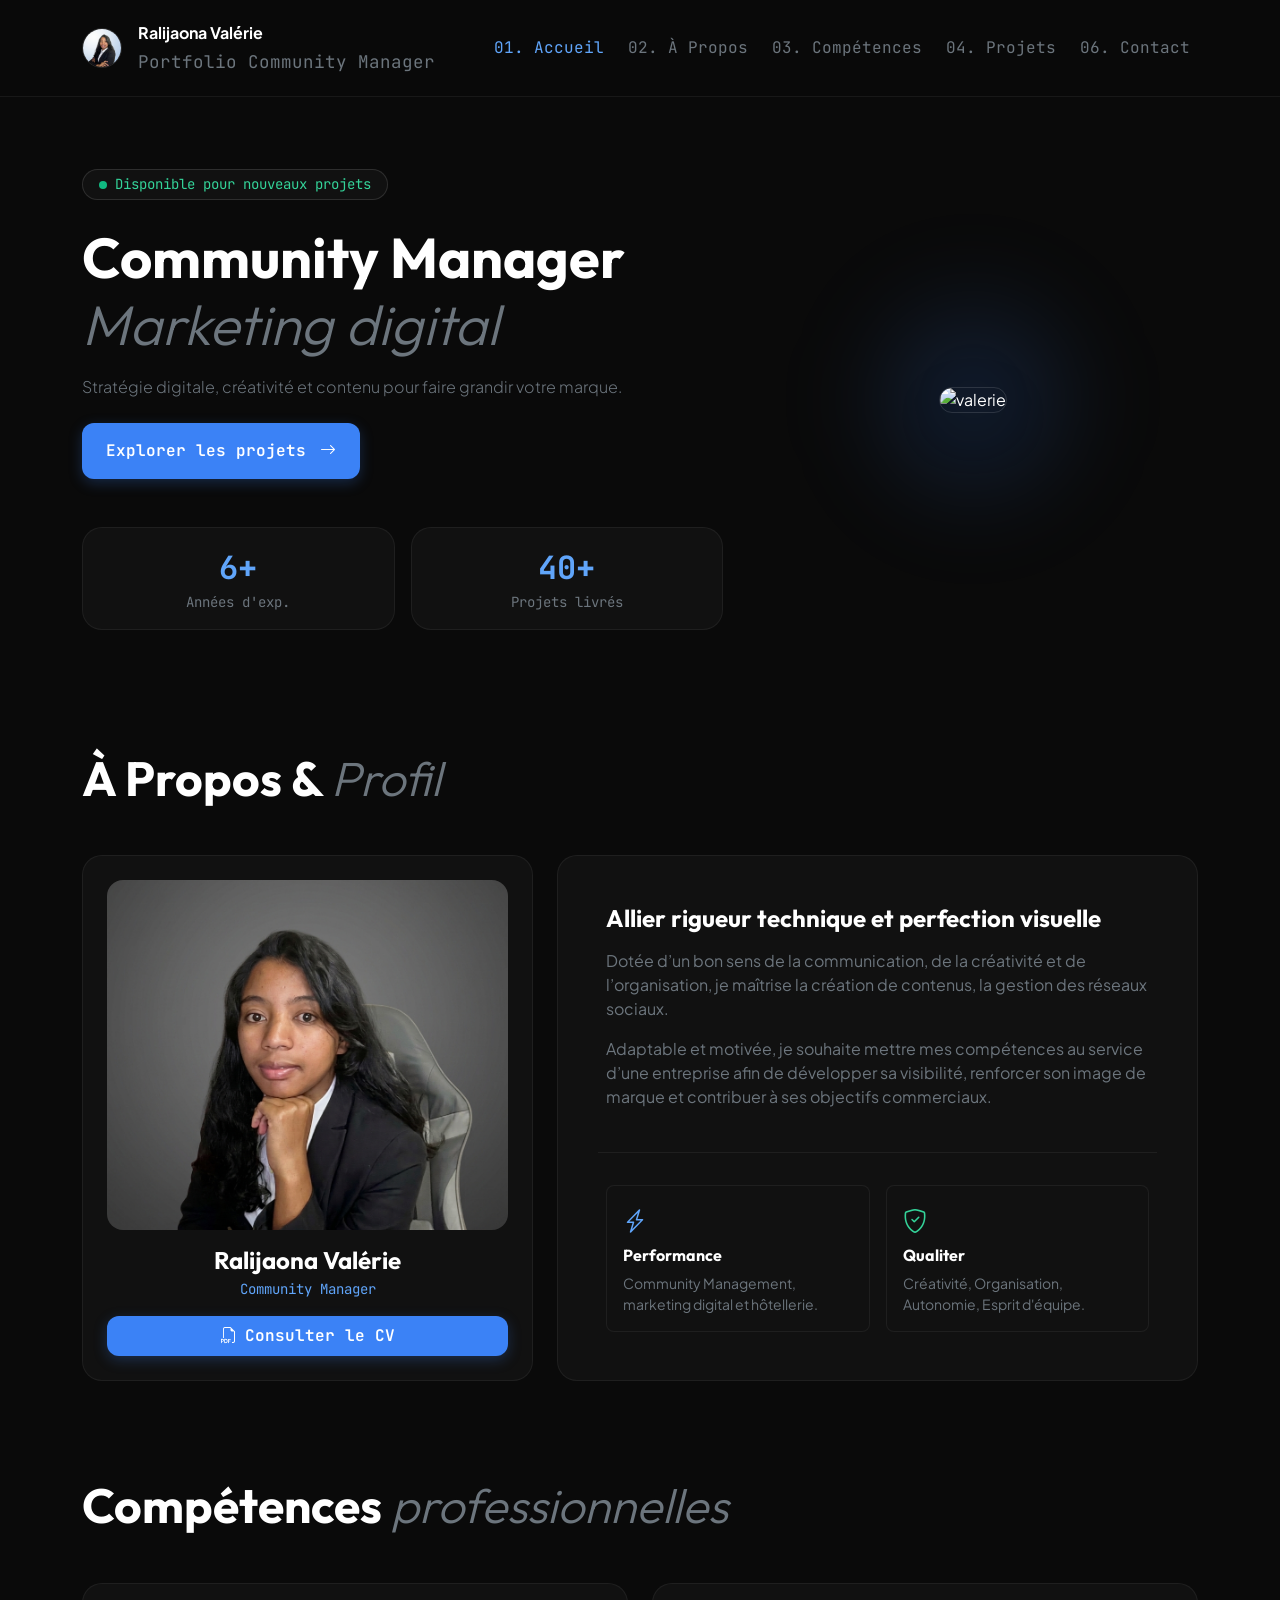
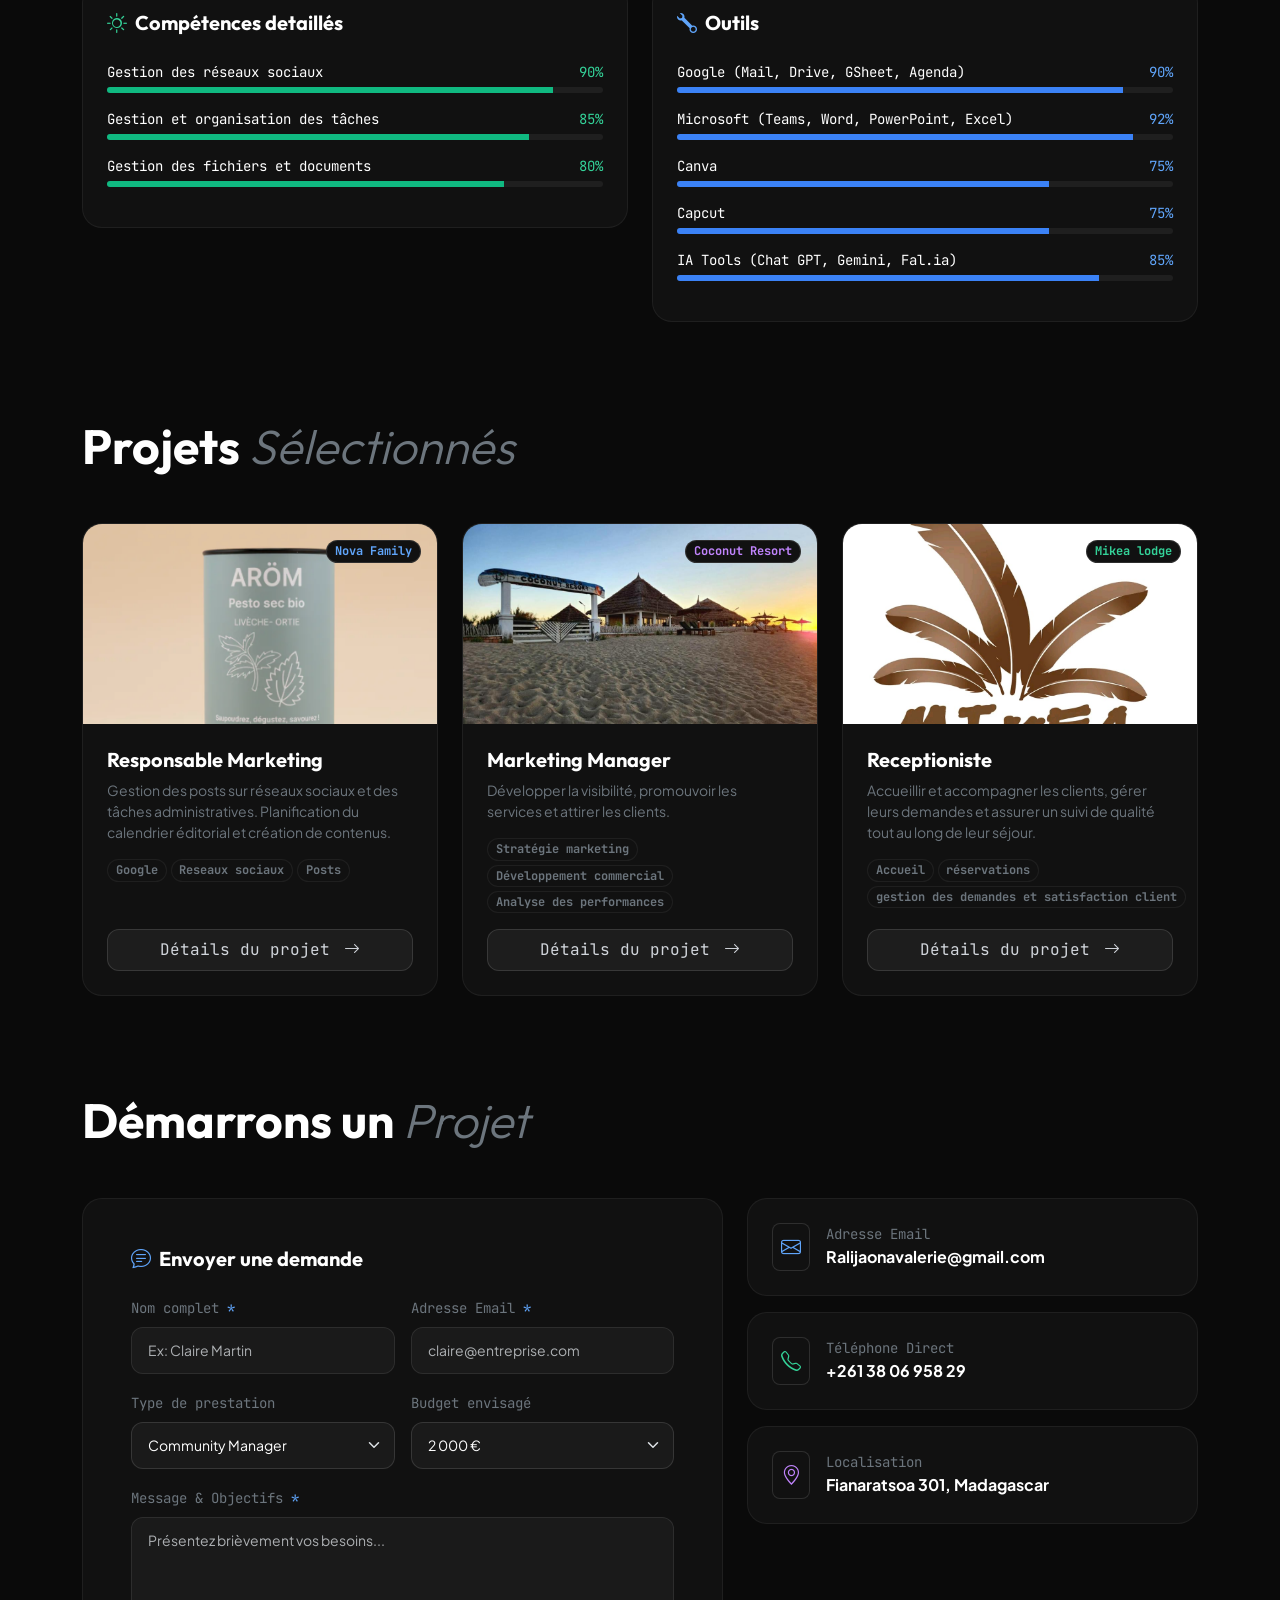
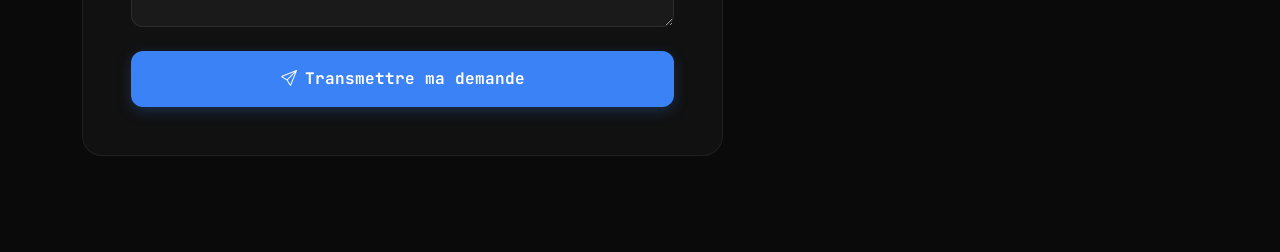
==== Main-portfolio.html @ 4785e62b "add portfolio files and folders" ====
<!DOCTYPE html>
<html lang="fr" data-bs-theme="dark">
<head>
  <meta charset="UTF-8">
  <meta name="viewport" content="width=device-width, initial-scale=1.0">
  <title>Valerie - Portfolio</title>

  <!-- CDN Bootstrap 5.3 & Bootstrap Icons -->
  <link href="https://cdn.jsdelivr.net/npm/bootstrap@5.3.3/dist/css/bootstrap.min.css" rel="stylesheet">
  <link href="https://cdn.jsdelivr.net/npm/bootstrap-icons@1.11.3/font/bootstrap-icons.min.css" rel="stylesheet">

  <!-- Polices Google Fonts (Outfit, Plus Jakarta Sans & JetBrains Mono) -->
  <link rel="preconnect" href="https://fonts.googleapis.com">
  <link rel="preconnect" href="https://fonts.gstatic.com" crossorigin>
  <link href="https://fonts.googleapis.com/css2?family=JetBrains+Mono:wght@400;600&family=Outfit:wght@400;600;700;800&family=Plus+Jakarta+Sans:wght@400;500;600;700&display=swap" rel="stylesheet">

  <!-- Feuille de style personnalisée -->
  <link rel="stylesheet" href="style.css">
</head>
<body class="bg-body-custom text-white">

  <!-- ========================================================================= -->
  <!-- BARRE DE NAVIGATION (NAVBAR BOOTSTRAP 5) -->
  <!-- ========================================================================= -->
  <nav class="navbar navbar-expand-lg navbar-dark bg-nav-custom sticky-top border-bottom border-white-5 py-3">
    <div class="container">
      <a class="navbar-brand d-flex align-items-center gap-3" href="#hero">
        <img src="Images/profil1.jpeg" alt="Alexandre Dubois" class="rounded-circle border border-white-10" width="40" height="40" style="object-fit: cover;">
        <div>
          <span class="fw-bold fs-6 d-block text-white">Ralijaona Valérie</span>
          <span class="text-secondary font-mono small">Portfolio Community Manager</span>
        </div>
      </a>

      <button class="navbar-toggler border-white-10" type="button" data-bs-toggle="collapse" data-bs-target="#navMenu">
        <span class="navbar-toggler-icon"></span>
      </button>

      <div class="collapse navbar-collapse justify-content-end" id="navMenu">
        <ul class="navbar-nav gap-lg-2 my-3 my-lg-0">
          <li class="nav-item"><a class="nav-link font-mono small text-blue-400" href="#hero">01. Accueil</a></li>
          <li class="nav-item"><a class="nav-link font-mono small text-secondary" href="#about">02. À Propos</a></li>
          <li class="nav-item"><a class="nav-link font-mono small text-secondary" href="#skills">03. Compétences</a></li>
          <li class="nav-item"><a class="nav-link font-mono small text-secondary" href="#projects">04. Projets</a></li>
          <li class="nav-item"><a class="nav-link font-mono small text-secondary" href="#contact">06. Contact</a></li>
        </ul>
        <!-- <a href="#contact" class="btn btn-primary-custom ms-lg-3 font-mono small px-3 py-2">
          Me Contacter <i class="bi bi-arrow-right ms-1"></i>
        </a>-->
      </div>
    </div>
  </nav>

  <!-- ========================================================================= -->
  <!-- 01. SECTION HERO (ACCUEIL) -->
  <!-- ========================================================================= -->
  <section id="hero" class="container py-5 my-lg-4">
    <div class="row align-items-center gy-5">
      <div class="col-lg-7">
        <!-- Badge Disponibilité -->
        <div class="d-inline-flex align-items-center gap-2 px-3 py-1 rounded-pill bg-card-custom border border-white-10 font-mono small text-emerald-400 mb-4">
          <span class="dot-pulse"></span>
          <span>Disponible pour nouveaux projets</span>
        </div>

        <h1 class="display-4 fw-bold tracking-tight text-white mb-3 slide-in">
          Community Manager <span class="fst-italic text-secondary fw-light">Marketing digital</span>
        </h1>

        <p class="lead text-secondary mb-4 pe-lg-4 fs-6">
          Stratégie digitale, créativité et contenu pour faire grandir votre marque.
        </p>

        <div class="d-flex flex-wrap gap-3 mb-5">
          <a href="#projects" class="btn btn-primary-custom px-4 py-3 font-mono small">
            Explorer les projets <i class="bi bi-arrow-right ms-1"></i>
          </a>
        </div>

        <!-- Métriques Clés
        a revoir 
        -->
        <div class="row g-3">
          <div class="col-6">
            <div class="card-custom p-3 text-center">
              <div class="fs-2 fw-bold text-blue-400 font-mono">6+</div>
              <div class="text-secondary small font-mono">Années d'exp.</div>
            </div>
          </div>
          <div class="col-6">
            <div class="card-custom p-3 text-center">
              <div class="fs-2 fw-bold text-blue-400 font-mono">40+</div>
              <div class="text-secondary small font-mono">Projets livrés</div>
            </div>
          </div>
        </div>
      </div>

      <div class="col-lg-5 text-center">
        <div class="position-relative d-inline-block">
          <div class="hero-glow-bg"></div>
          <img src="images/profil2.jpeg" alt="valerie" class="img-fluid rounded-4 border border-white-10 shadow-lg position-relative z-1 hero-img">
        </div>
      </div>
    </div>
  </section>

  <!-- ========================================================================= -->
  <!-- 02. SECTION À PROPOS -->
  <!-- ========================================================================= -->
  <section id="about" class="container py-5">
    <div class="mb-5">
      <h2 class="display-5 fw-bold text-white tracking-tight">À Propos & <span class="fst-italic text-secondary fw-light">Profil</span></h2>
    </div>

    <div class="row g-4">
      <div class="col-lg-5">
        <div class="card-custom p-4 text-center">
          <img src="Images/profil4.jpeg" alt="Portrait" class="img-fluid rounded-4 mb-3" style="width: 100%; height: 350px; object-fit: cover;">
          <h4 class="fw-bold text-white mb-1">Ralijaona Valérie</h4>
          <p class="text-blue-400 font-mono small mb-3">Community Manager</p>
          <a href="CV/CVProfessionnelCommunitymanager.pdf" target="_blank" class="btn btn-primary-custom w-100 font-mono small py-2">
            <i class="bi bi-filetype-pdf me-2"></i>Consulter le CV
          </a>
        </div>
      </div>

      <div class="col-lg-7">
        <div class="card-custom p-4 p-md-5 h-100 d-flex flex-column justify-content-between">
          <div>
            <h3 class="fs-4 fw-bold text-white mb-3">Allier rigueur technique et perfection visuelle</h3>
            <p class="text-secondary leading-relaxed mb-3">
              Dotée d’un bon sens de la communication, de la créativité et de l’organisation, je maîtrise la création de contenus, la gestion des réseaux sociaux.             </p>
            <p class="text-secondary leading-relaxed mb-4">
              Adaptable et motivée, je souhaite mettre mes compétences au service d’une entreprise afin de développer sa visibilité, renforcer son image de marque et contribuer à ses objectifs commerciaux.            </p>
          </div>

          <div class="row g-3 pt-3 border-top border-white-5">
            <div class="col-sm-6">
              <div class="p-3 rounded-3 bg-card-custom border border-white-5">
                <i class="bi bi-lightning-charge text-blue-400 fs-4 mb-2 d-block"></i>
                <h5 class="fs-6 fw-bold text-white">Performance</h5>
                <p class="text-secondary small mb-0">Community Management, marketing digital et hôtellerie.</p>
              </div>
            </div>
            <div class="col-sm-6">
              <div class="p-3 rounded-3 bg-card-custom border border-white-5">
                <i class="bi bi-shield-check text-emerald-400 fs-4 mb-2 d-block"></i>
                <h5 class="fs-6 fw-bold text-white">Qualiter</h5>
                <p class="text-secondary small mb-0">Créativité, Organisation, Autonomie, Esprit d'équipe.</p>
              </div>
            </div>
          </div>
        </div>
      </div>
    </div>
  </section>

  <!-- ========================================================================= -->
  <!-- 03. SECTION COMPÉTENCES -->
  <!-- ========================================================================= -->
  <section id="skills" class="container py-5">
    <div class="mb-5">
      <h2 class="display-5 fw-bold text-white tracking-tight">Compétences <span class="fst-italic text-secondary fw-light">professionnelles</span></h2>
    </div>

    <div class="row g-4">

      <div class="col-lg-6">
        <div class="card-custom p-4">
          <div class="d-flex align-items-center gap-2 mb-4">
            <i class="bi bi-sun text-emerald-400 fs-5"></i>
            <h3 class="fs-5 fw-bold text-white mb-0">Compétences detaillés</h3>
          </div>
          
          <div class="mb-3">
            <div class="d-flex justify-content-between font-mono small mb-1">
              <span>Gestion des réseaux sociaux</span>
              <span class="text-emerald-400">90%</span>
            </div>
            <div class="progress progress-custom">
              <div class="progress-bar bg-emerald" style="width: 90%"></div>
            </div>
          </div>

          <div class="mb-3">
            <div class="d-flex justify-content-between font-mono small mb-1">
              <span>Gestion et organisation des tâches</span>
              <span class="text-emerald-400">85%</span>
            </div>
            <div class="progress progress-custom">
              <div class="progress-bar bg-emerald" style="width: 85%"></div>
            </div>
          </div>

          <div class="mb-3">
            <div class="d-flex justify-content-between font-mono small mb-1">
              <span>Gestion des fichiers et documents</span>
              <span class="text-emerald-400">80%</span>
            </div>
            <div class="progress progress-custom">
              <div class="progress-bar bg-emerald" style="width: 80%"></div>
            </div>
          </div>
        </div>
      </div>

      <div class="col-lg-6">
        <div class="card-custom p-4">
          <div class="d-flex align-items-center gap-2 mb-4">
            <i class="bi bi-wrench text-blue-400 fs-5"></i>
            <h3 class="fs-5 fw-bold text-white mb-0">Outils</h3>
          </div>
          
          <div class="mb-3">
            <div class="d-flex justify-content-between font-mono small mb-1">
              <span>Google (Mail, Drive, GSheet, Agenda)</span>
              <span class="text-blue-400">90%</span>
            </div>
            <div class="progress progress-custom">
              <div class="progress-bar bg-blue" style="width: 90%"></div>
            </div>
          </div>

          <div class="mb-3">
            <div class="d-flex justify-content-between font-mono small mb-1">
              <span>Microsoft (Teams, Word, PowerPoint, Excel)</span>
              <span class="text-blue-400">92%</span>
            </div>
            <div class="progress progress-custom">
              <div class="progress-bar bg-blue" style="width: 92%"></div>
            </div>
          </div>

          <div class="mb-3">
            <div class="d-flex justify-content-between font-mono small mb-1">
              <span>Canva</span>
              <span class="text-blue-400">75%</span>
            </div>
            <div class="progress progress-custom">
              <div class="progress-bar bg-blue" style="width: 75%"></div>
            </div>
          </div>

          <div class="mb-3">
            <div class="d-flex justify-content-between font-mono small mb-1">
              <span>Capcut</span>
              <span class="text-blue-400">75%</span>
            </div>
            <div class="progress progress-custom">
              <div class="progress-bar bg-blue" style="width: 75%"></div>
            </div>
          </div>

          <div class="mb-3">
            <div class="d-flex justify-content-between font-mono small mb-1">
              <span>IA Tools (Chat GPT, Gemini, Fal.ia)</span>
              <span class="text-blue-400">85%</span>
            </div>
            <div class="progress progress-custom">
              <div class="progress-bar bg-blue" style="width: 85%"></div>
            </div>
          </div>
        </div>
      </div>

    </div>
  </section>

  <!-- ========================================================================= -->
  <!-- 04. SECTION PROJETS -->
  <!-- ========================================================================= -->
  <section id="projects" class="container py-5">
    <div class="mb-5">
      <h2 class="display-5 fw-bold text-white tracking-tight">Projets <span class="fst-italic text-secondary fw-light">Sélectionnés</span></h2>
    </div>

    <div class="row g-4">
      <!-- Carte Projet 1 -->
      <div class="col-md-6 col-lg-4">
        <div class="card-custom h-100 overflow-hidden d-flex flex-column">
          <div class="project-img-wrapper position-relative">
            <img src="Images/Parom.png" class="img-fluid project-img" alt="Pulse Analytics">
            <span class="badge bg-card-custom border border-white-10 text-blue-400 position-absolute top-0 end-0 m-3 font-mono">Nova Family</span>
          </div>
          <div class="p-4 d-flex flex-column justify-content-between flex-grow-1">
            <div>
              <h3 class="fs-5 fw-bold text-white mb-2">Responsable Marketing</h3>
              <p class="text-secondary small mb-3">Gestion des posts sur réseaux sociaux et des tâches administratives. Planification du calendrier éditorial et création de contenus.</p>
              <div class="d-flex flex-wrap gap-1 mb-3">
                <span class="badge bg-card-custom border border-white-5 font-mono text-secondary">Google</span>
                <span class="badge bg-card-custom border border-white-5 font-mono text-secondary">Reseaux sociaux</span>
                <span class="badge bg-card-custom border border-white-5 font-mono text-secondary">Posts</span>
              </div>
            </div>
            <a href="https://arom.bio/" target="_blank" class="btn btn-secondary-custom w-100 font-mono small py-2">
              Détails du projet <i class="bi bi-arrow-right ms-1"></i>
            </a>
          </div>
        </div>
      </div>

      <!-- Carte Projet 2 -->
      <div class="col-md-6 col-lg-4">
        <div class="card-custom h-100 overflow-hidden d-flex flex-column">
          <div class="project-img-wrapper position-relative">
            <img src="Images/coconut.jpg" class="img-fluid project-img" alt="Aura Studio">
            <span class="badge bg-card-custom border border-white-10 text-purple-400 position-absolute top-0 end-0 m-3 font-mono">Coconut Resort</span>
          </div>
          <div class="p-4 d-flex flex-column justify-content-between flex-grow-1">
            <div>
              <h3 class="fs-5 fw-bold text-white mb-2">Marketing Manager</h3>
              <p class="text-secondary small mb-3">Développer la visibilité, promouvoir les services et attirer les clients.</p>
              <div class="d-flex flex-wrap gap-1 mb-3">
                <span class="badge bg-card-custom border border-white-5 font-mono text-secondary">Stratégie marketing</span>
                <span class="badge bg-card-custom border border-white-5 font-mono text-secondary">Développement commercial</span>
                <span class="badge bg-card-custom border border-white-5 font-mono text-secondary">Analyse des performances</span>
              </div>
            </div>
            <a href="https://www.booking.com/hotel/mg/coconut-resort.fr.html" target="_blank" class="btn btn-secondary-custom w-100 font-mono small py-2">
              Détails du projet <i class="bi bi-arrow-right ms-1"></i>
            </a>
          </div>
        </div>
      </div>

      <!-- Carte Projet 3 -->
      <div class="col-md-6 col-lg-4">
        <div class="card-custom h-100 overflow-hidden d-flex flex-column">
          <div class="project-img-wrapper position-relative">
            <img src="Images/Mikea.jpeg" class="img-fluid project-img" alt="Zenith Store">
            <span class="badge bg-card-custom border border-white-10 text-emerald-400 position-absolute top-0 end-0 m-3 font-mono">Mikea lodge</span>
          </div>
          <div class="p-4 d-flex flex-column justify-content-between flex-grow-1">
            <div>
              <h3 class="fs-5 fw-bold text-white mb-2">Receptioniste</h3>
              <p class="text-secondary small mb-3">Accueillir et accompagner les clients, gérer leurs demandes et assurer un suivi de qualité tout au long de leur séjour.</p>
              <div class="d-flex flex-wrap gap-1 mb-3">
                <span class="badge bg-card-custom border border-white-5 font-mono text-secondary">Accueil</span>
                <span class="badge bg-card-custom border border-white-5 font-mono text-secondary">réservations</span>
                <span class="badge bg-card-custom border border-white-5 font-mono text-secondary">gestion des demandes et satisfaction client</span>
              </div>
            </div>
            <a href="https://www.mikealodge.com/" target="_blank" class="btn btn-secondary-custom w-100 font-mono small py-2">
              Détails du projet <i class="bi bi-arrow-right ms-1"></i>
            </a>
          </div>
        </div>
      </div>
    </div>
  </section>

  <!-- ========================================================================= -->
  <!-- 05. SECTION CONTACT & DEVIS -->
  <!-- ========================================================================= -->
  <section id="contact" class="container py-5 mb-5">
    <div class="mb-5">
      <h2 class="display-5 fw-bold text-white tracking-tight">Démarrons un <span class="fst-italic text-secondary fw-light">Projet</span></h2>
    </div>

    <div class="row g-4">
      <div class="col-lg-7">
        <div class="card-custom p-4 p-md-5">
          <h3 class="fs-5 fw-bold text-white mb-4"><i class="bi bi-chat-text text-blue-400 me-2"></i>Envoyer une demande</h3>
          
          <form action="/api/contact" method="POST">
            <div class="row g-3 mb-3">
              <div class="col-sm-6">
                <label for="name" class="form-label font-mono small text-secondary">Nom complet <span class="text-blue-400">*</span></label>
                <input type="text" id="name" name="name" class="form-control form-control-custom" placeholder="Ex: Claire Martin" required>
              </div>
              <div class="col-sm-6">
                <label for="email" class="form-label font-mono small text-secondary">Adresse Email <span class="text-blue-400">*</span></label>
                <input type="email" id="email" name="email" class="form-control form-control-custom" placeholder="claire@entreprise.com" required>
              </div>
            </div>

            <div class="row g-3 mb-3">
              <div class="col-sm-6">
                <label for="service" class="form-label font-mono small text-secondary">Type de prestation</label>
                <select id="service" name="service" class="form-select form-select-custom">
                  <option value="Full-Stack">Community Manager</option>
                  <option value="UI/UX">Responsable Marketing</option>
                  <option value="Audit">Assistante Virtuelle</option>
                </select>
              </div>
              <div class="col-sm-6">
                <label for="budget" class="form-label font-mono small text-secondary">Budget envisagé</label>
                <select id="budget" name="budget" class="form-select form-select-custom">
                  <option value="< 2.5k">2 000 €</option>
                  <option value="2.5k - 5k">2 000 - 1 500 €</option>
                  <option value="5k - 10k">1 500 - 1 000 €</option>
                  <option value="> 10k">1 000 - 500 €</option>
                </select>
              </div>
            </div>

            <div class="mb-4">
              <label for="message" class="form-label font-mono small text-secondary">Message & Objectifs <span class="text-blue-400">*</span></label>
              <textarea id="message" name="message" rows="4" class="form-control form-control-custom" placeholder="Présentez brièvement vos besoins..." required></textarea>
            </div>

            <button type="submit" class="btn btn-primary-custom w-100 py-3 font-mono fw-bold small">
              <i class="bi bi-send me-2"></i>Transmettre ma demande
            </button>
          </form>
        </div>
      </div>

      <div class="col-lg-5">
        <div class="d-flex flex-column gap-3">
          <div class="card-custom p-4">
            <div class="d-flex align-items-center gap-3">
              <div class="p-2 rounded-3 bg-card-custom border border-white-10 text-blue-400">
                <i class="bi bi-envelope fs-5"></i>
              </div>
              <div>
                <span class="text-secondary font-mono small d-block">Adresse Email</span>
                <a href="mailto:alexandre.dubois.dev@gmail.com" class="text-white fw-bold text-decoration-none">Ralijaonavalerie@gmail.com</a>
              </div>
            </div>
          </div>

          <div class="card-custom p-4">
            <div class="d-flex align-items-center gap-3">
              <div class="p-2 rounded-3 bg-card-custom border border-white-10 text-emerald-400">
                <i class="bi bi-telephone fs-5"></i>
              </div>
              <div>
                <span class="text-secondary font-mono small d-block">Téléphone Direct</span>
                <a href="tel:+33612345678" class="text-white fw-bold text-decoration-none">+261 38 06 958 29</a>
              </div>
            </div>
          </div>

          <div class="card-custom p-4">
            <div class="d-flex align-items-center gap-3">
              <div class="p-2 rounded-3 bg-card-custom border border-white-10 text-purple-400">
                <i class="bi bi-geo-alt fs-5"></i>
              </div>
              <div>
                <span class="text-secondary font-mono small d-block">Localisation</span>
                <span class="text-white fw-bold">Fianaratsoa 301, Madagascar</span>
              </div>
            </div>
          </div>
        </div>
      </div>
    </div>
  </section>

  <!-- Bootstrap 5 JavaScript Bundle -->
  <script src="https://cdn.jsdelivr.net/npm/bootstrap@5.3.3/dist/js/bootstrap.bundle.min.js"></script>
</body>
</html>
---- style.css ----
/* ==========================================================================
   FEUILLE DE STYLE CSS POUR BOOTSTRAP 5 (style.css)
   Thème : Sleek Interface Sombre & Moderne
   ========================================================================== */

:root {
  --bg-dark: #0a0a0a;
  --card-bg: #111111;
  --nav-bg: rgba(10, 10, 10, 0.85);
  --border-subtle: rgba(255, 255, 255, 0.06);
  --border-medium: rgba(255, 255, 255, 0.12);
  --accent-blue: #3b82f6;
  --accent-blue-hover: #2563eb;
  --accent-emerald: #10b981;
}

body.bg-body-custom {
  background-color: var(--bg-dark);
  font-family: 'Plus Jakarta Sans', -apple-system, BlinkMacSystemFont, sans-serif;
  color: #e5e5e5;
  overflow-x: hidden;
}

h1, h2, h3, h4, h5, h6 {
  font-family: 'Outfit', sans-serif;
}

.font-mono {
  font-family: 'JetBrains Mono', monospace;
}

/* Couleurs d'accentuation */
.text-blue-400 { color: #60a5fa !important; }
.text-emerald-400 { color: #34d399 !important; }
.text-purple-400 { color: #c084fc !important; }
.border-white-5 { border-color: var(--border-subtle) !important; }
.border-white-10 { border-color: var(--border-medium) !important; }

/* Navbar effet verre fumé */
.bg-nav-custom {
  background-color: var(--nav-bg);
  backdrop-filter: blur(16px);
  -webkit-backdrop-filter: blur(16px);
}

/* Cartes & Conteneurs Sleek */
.bg-card-custom, .card-custom {
  background-color: var(--card-bg);
  border: 1px solid var(--border-subtle);
  border-radius: 1.25rem;
  transition: transform 0.25s ease, border-color 0.25s ease, box-shadow 0.25s ease;
}

.card-custom:hover {
  border-color: var(--border-medium);
  box-shadow: 0 10px 30px rgba(0, 0, 0, 0.5);
}

/* Boutons d'action */
.btn-primary-custom {
  background-color: var(--accent-blue);
  color: #ffffff;
  border: none;
  border-radius: 0.75rem;
  font-weight: 600;
  transition: all 0.2s ease;
  box-shadow: 0 4px 14px rgba(59, 130, 246, 0.25);
}

.btn-primary-custom:hover {
  background-color: var(--accent-blue-hover);
  color: #ffffff;
  transform: translateY(-1px);
}

.btn-secondary-custom {
  background-color: rgba(255, 255, 255, 0.05);
  color: #d1d5db;
  border: 1px solid var(--border-medium);
  border-radius: 0.75rem;
  transition: all 0.2s ease;
}

.btn-secondary-custom:hover {
  background-color: rgba(255, 255, 255, 0.1);
  color: #ffffff;
}

/* Champs de formulaires Bootstrap adaptés */
.form-control-custom, .form-select-custom {
  background-color: rgba(255, 255, 255, 0.04);
  border: 1px solid var(--border-medium);
  color: #ffffff;
  border-radius: 0.75rem;
  padding: 0.75rem 1rem;
  font-size: 0.875rem;
}

.form-control-custom:focus, .form-select-custom:focus {
  background-color: rgba(255, 255, 255, 0.06);
  border-color: var(--accent-blue);
  color: #ffffff;
  box-shadow: 0 0 0 0.25rem rgba(59, 130, 246, 0.15);
}

/* Barres de progression */
.progress-custom {
  height: 6px;
  background-color: rgba(255, 255, 255, 0.06);
  border-radius: 999px;
  overflow: hidden;
}

.bg-blue { background-color: var(--accent-blue) !important; }
.bg-emerald { background-color: var(--accent-emerald) !important; }

/* Halo lumineux Hero */
.hero-glow-bg {
  position: absolute;
  top: 50%;
  left: 50%;
  transform: translate(-50%, -50%);
  width: 280px;
  height: 280px;
  background: radial-gradient(circle, rgba(59, 130, 246, 0.2) 0%, transparent 70%);
  filter: blur(40px);
  pointer-events: none;
}

/* Animation pulsation statut */
.dot-pulse {
  width: 8px;
  height: 8px;
  background-color: #10b981;
  border-radius: 50%;
  display: inline-block;
  animation: pulseAnim 2s infinite;
}

@keyframes pulseAnim {
  0% { transform: scale(0.95); box-shadow: 0 0 0 0 rgba(16, 185, 129, 0.7); }
  70% { transform: scale(1); box-shadow: 0 0 0 6px rgba(16, 185, 129, 0); }
  100% { transform: scale(0.95); box-shadow: 0 0 0 0 rgba(16, 185, 129, 0); }
}

/* Images de projets */
.project-img-wrapper {
  position: relative;
  overflow: hidden;
  height: 200px;
}

.project-img {
  width: 100%;
  height: 100%;
  object-fit: cover;
  transition: transform 0.4s ease;
}

.card-custom:hover .project-img {
  transform: scale(1.05);
}

#about,#hero,#skills,#projects{
  scroll-margin-top: 10vh;
}

.slide-in {
    opacity: 0;
    transform: translateX(-80px);
    animation: slideIn 5s ease-out forwards;
}

@keyframes slideIn {
    from {
        opacity: 0;
        transform: translateX(-80px);
    }

    to {
        opacity: 1;
        transform: translateX(0);
    }
}
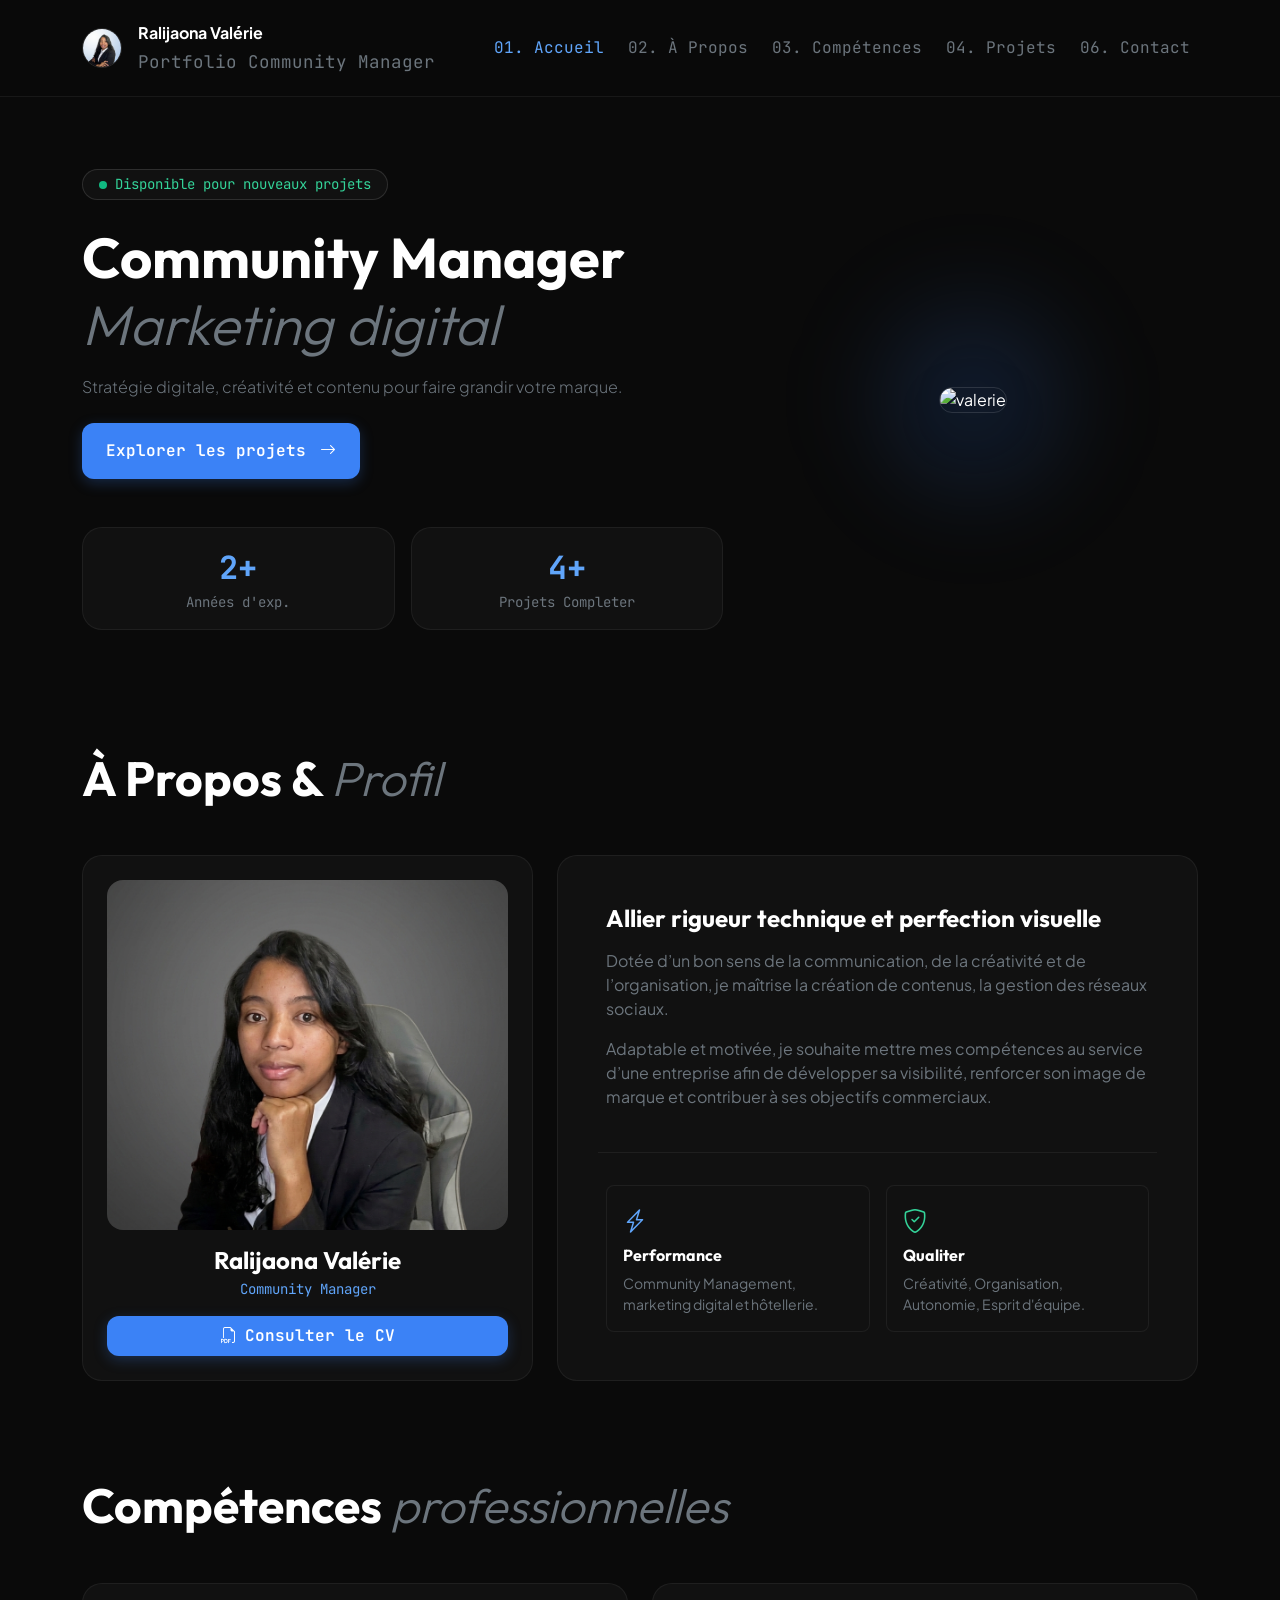
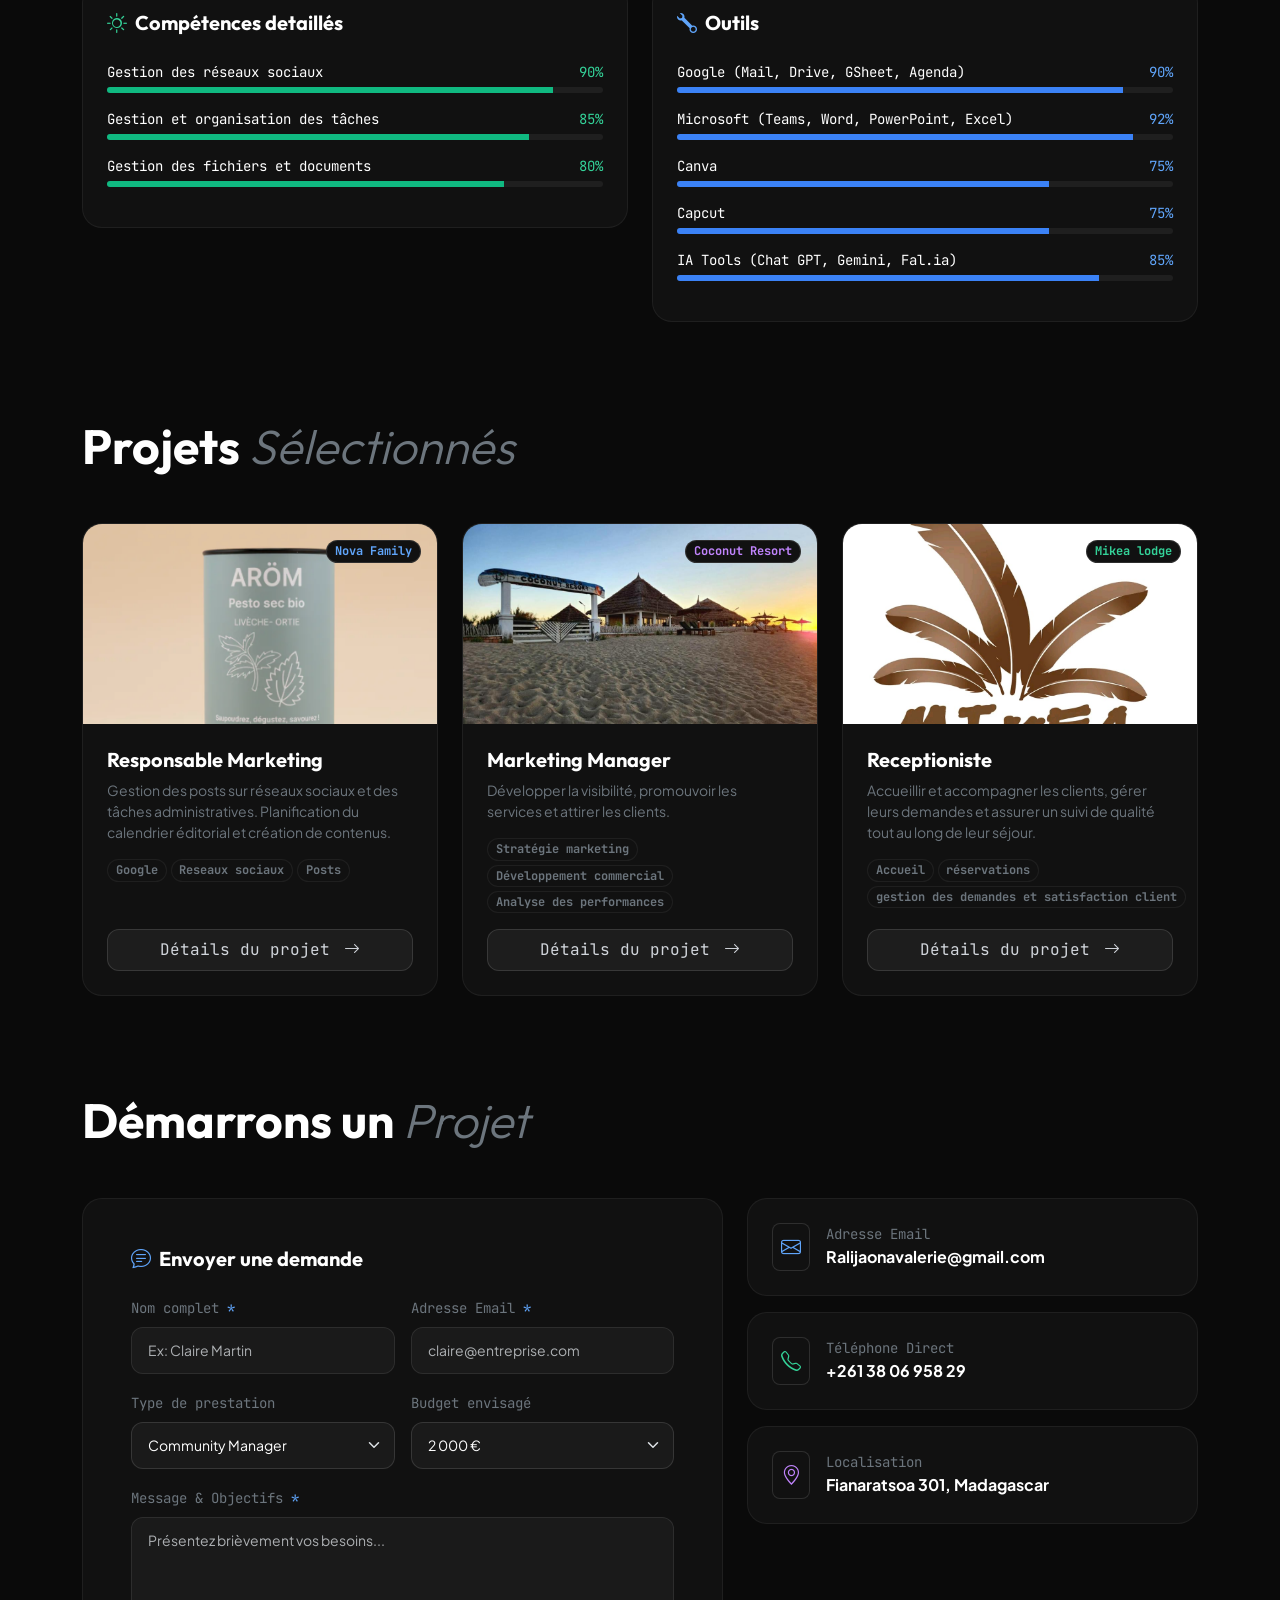
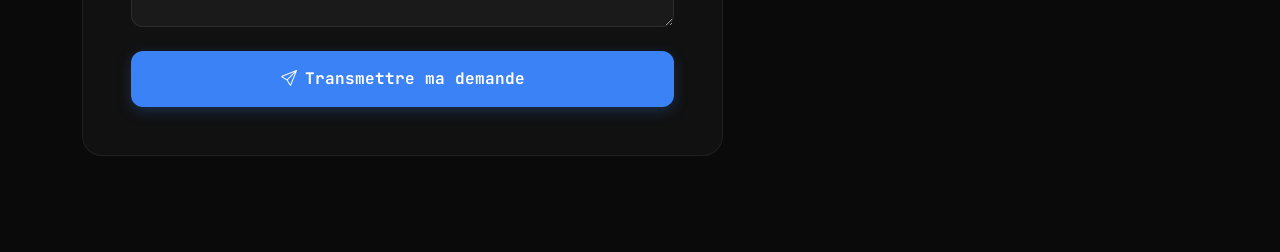
==== commit 0d05bb2e: "update svg icon and context contenue home" ====
--- a/Main-portfolio.html
+++ b/Main-portfolio.html
@@ -3,8 +3,8 @@
 <head>
   <meta charset="UTF-8">
   <meta name="viewport" content="width=device-width, initial-scale=1.0">
-  <title>Valerie - Portfolio</title>
-
+  <title>Valerie - Portfolio and CV</title>
+  <link rel="icon" type="image/png" href="https://api.iconify.design/emojione:letter-v.svg">
   <!-- CDN Bootstrap 5.3 & Bootstrap Icons -->
   <link href="https://cdn.jsdelivr.net/npm/bootstrap@5.3.3/dist/css/bootstrap.min.css" rel="stylesheet">
   <link href="https://cdn.jsdelivr.net/npm/bootstrap-icons@1.11.3/font/bootstrap-icons.min.css" rel="stylesheet">
@@ -83,14 +83,14 @@
         <div class="row g-3">
           <div class="col-6">
             <div class="card-custom p-3 text-center">
-              <div class="fs-2 fw-bold text-blue-400 font-mono">6+</div>
+              <div class="fs-2 fw-bold text-blue-400 font-mono">2+</div>
               <div class="text-secondary small font-mono">Années d'exp.</div>
             </div>
           </div>
           <div class="col-6">
             <div class="card-custom p-3 text-center">
-              <div class="fs-2 fw-bold text-blue-400 font-mono">40+</div>
-              <div class="text-secondary small font-mono">Projets livrés</div>
+              <div class="fs-2 fw-bold text-blue-400 font-mono">4+</div>
+              <div class="text-secondary small font-mono">Projets Completer</div>
             </div>
           </div>
         </div>
